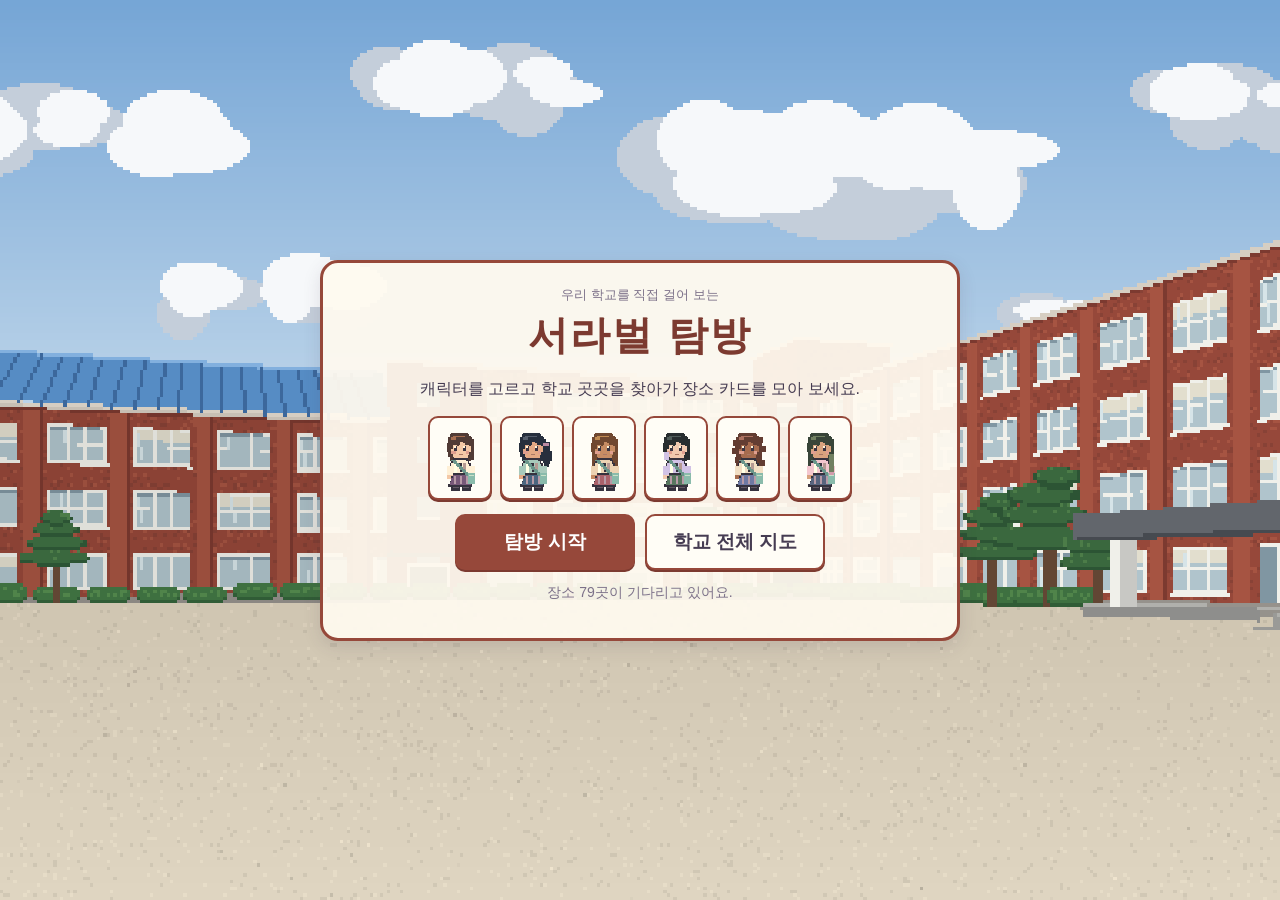
==== components/explore/index.html @ 2675b1c5 "서라벌 탐방: 새 학교 탐방 게임 + 학교 전체 지도 (03) - components/explore: 기존 학습 게임과 분리된 독립 웹앱 (장소 카드·도감, 찾아가기 미션, 안내 " ====
<!doctype html>
<html lang="ko">
<head>
<meta charset="utf-8">
<meta name="viewport" content="width=device-width,initial-scale=1,viewport-fit=cover,user-scalable=no">
<title>서라벌 탐방</title>
<link rel="icon" href="data:,">
<link rel="stylesheet" href="style.css">
</head>
<body>
<main id="app">
  <!-- 게임 화면 -->
  <section id="play" hidden>
    <canvas id="world" aria-label="학교를 걸어 다니는 게임 화면"></canvas>
    <header class="hud">
      <div class="where"><span class="seal">서</span><b id="where">서라벌여중 · 교정</b></div>
      <div id="missionBar" class="mission" hidden></div>
      <nav class="hud-buttons">
        <button id="btnMap" type="button">지도</button>
        <button id="btnBook" type="button">도감 <span id="bookCount">0</span></button>
        <button id="btnMission" type="button">찾아가기</button>
        <button id="btnMenu" type="button">메뉴</button>
      </nav>
    </header>
    <canvas id="mini" width="144" height="144" aria-label="미니맵"></canvas>
    <div class="pad" id="pad" aria-label="방향 패드">
      <button data-dir="up" type="button" aria-label="위">▲</button>
      <button data-dir="left" type="button" aria-label="왼쪽">◀</button>
      <button data-dir="right" type="button" aria-label="오른쪽">▶</button>
      <button data-dir="down" type="button" aria-label="아래">▼</button>
    </div>
    <button id="btnAct" class="act" type="button" hidden>말 걸기</button>
    <div id="toast" class="toast" role="status" aria-live="polite"></div>
  </section>

  <!-- 시작 화면 -->
  <section id="title" class="title-screen">
    <div class="title-card">
      <small>우리 학교를 직접 걸어 보는</small>
      <h1>서라벌 탐방</h1>
      <p>캐릭터를 고르고 학교 곳곳을 찾아가 장소 카드를 모아 보세요.</p>
      <div id="avatars" class="avatars" role="radiogroup" aria-label="캐릭터 고르기"></div>
      <div class="title-actions">
        <button id="btnStart" class="primary" type="button">탐방 시작</button>
        <button id="btnTitleMap" type="button">학교 전체 지도</button>
      </div>
      <p class="note" id="titleNote"></p>
    </div>
  </section>

  <!-- 학교 전체 지도 -->
  <section id="mapview" class="mapview" hidden>
    <header class="map-head">
      <h2>학교 전체 지도</h2>
      <div class="tabs" id="mapTabs" role="tablist"></div>
      <button id="mapClose" class="close" type="button">닫기</button>
    </header>
    <div class="map-body">
      <div class="map-stage" id="mapStage"><canvas id="mapCanvas"></canvas></div>
      <aside class="map-side">
        <input id="mapSearch" type="search" placeholder="장소 찾기 (예: 위클래스, 도서관)" autocomplete="off" aria-label="장소 검색">
        <div id="mapResults" class="results"></div>
        <div id="mapInfo" class="info"><p class="muted">지도에서 장소를 누르거나 검색해 보세요.</p></div>
        <label class="route-toggle"><input type="checkbox" id="routeToggle"> 현관에서 가는 길 보기</label>
        <label class="route-toggle"><input type="checkbox" id="evToggle"> 엘리베이터로 가기</label>
        <ol id="routeSteps" class="steps"></ol>
        <div id="mapLegend" class="legend"></div>
        <div id="mapNumbers" class="numbers"></div>
      </aside>
    </div>
  </section>

  <!-- 창 (카드, 대화, 층 선택, 도감, 결과, 메뉴) -->
  <div id="modal" class="modal" hidden>
    <div class="sheet" role="dialog" aria-modal="true" aria-labelledby="modalTitle">
      <h2 id="modalTitle"></h2>
      <div id="modalBody"></div>
      <div id="modalActions" class="actions"></div>
    </div>
  </div>
</main>
<script src="js/util.js"></script>
<script src="js/engine.js"></script>
<script src="js/mapview.js"></script>
<script src="js/game.js"></script>
<script src="js/main.js"></script>
</body>
</html>
---- components/explore/style.css ----
/* 서라벌 탐방 — cream UI with school_art.py palette accents (BRICK, CANOPY, VAULT_C, HEDGE) */
:root{
  --cream:#fff9ee; --paper:#fffdf6; --ink:#463c52; --muted:#7c7189;
  --brick:#96483a; --brick-l:#a65442; --brick-d:#7c3a30; --canopy:#464a50; --vault:#568cc4; --hedge:#3e7040;
  --line:#e3d7c5; --shadow:0 6px 18px #46344a22;
  font-family:'Malgun Gothic','Apple SD Gothic Neo','Noto Sans KR',sans-serif;
}
*{box-sizing:border-box}
html,body{margin:0;height:100%;background:var(--cream);color:var(--ink);overflow:hidden;
  -webkit-user-select:none;user-select:none;-webkit-touch-callout:none;touch-action:manipulation;overscroll-behavior:none}
button,input{font:inherit;color:inherit}
button{cursor:pointer;min-height:44px;padding:8px 14px;border:2px solid var(--brick);border-radius:10px;background:var(--paper);
  font-weight:700;box-shadow:0 2px 0 var(--brick-d)}
button:active{transform:translateY(1px);box-shadow:none}
button.primary{background:var(--brick);color:#fff}
button[aria-selected=true],button.on{background:var(--brick);color:#fff}
[hidden]{display:none!important}
#app{position:relative;width:100%;height:100%}
canvas{image-rendering:pixelated;image-rendering:crisp-edges}

/* play */
#play{position:absolute;top:0;right:0;bottom:0;left:0}
#world{position:absolute;top:0;right:0;bottom:0;left:0;width:100%;height:100%;background:#263b3c;touch-action:none}
.hud{position:absolute;left:10px;right:10px;top:10px;display:flex;gap:10px;align-items:flex-start;pointer-events:none}
.hud>*{pointer-events:auto}
.where{display:flex;align-items:center;gap:8px;background:var(--paper);border:2px solid var(--line);border-radius:12px;padding:6px 12px;box-shadow:var(--shadow)}
.where b{font-size:18px}
.seal{display:inline-grid;place-items:center;width:30px;height:30px;border-radius:8px;background:var(--hedge);color:#fff;font-weight:800}
.hud-buttons{margin-left:auto;display:flex;gap:6px;flex-wrap:wrap;justify-content:flex-end}
.mission{background:var(--paper);border:2px solid var(--brick);border-radius:12px;padding:6px 12px;box-shadow:var(--shadow);font-size:15px;max-width:440px}
.mission b{color:var(--brick)}
.mission .done{color:var(--hedge);text-decoration:line-through}
#mini{position:absolute;right:10px;top:70px;width:144px;height:144px;border:3px solid var(--paper);border-radius:12px;box-shadow:var(--shadow);background:#536254}
.pad{position:absolute;left:14px;bottom:14px;width:168px;height:168px;display:grid;grid-template:repeat(3,1fr)/repeat(3,1fr);gap:4px;touch-action:none}
.pad button{font-size:22px;opacity:.88;padding:0}
.pad [data-dir=up]{grid-area:1/2}.pad [data-dir=left]{grid-area:2/1}.pad [data-dir=right]{grid-area:2/3}.pad [data-dir=down]{grid-area:3/2}
.act{position:absolute;right:18px;bottom:24px;width:120px;height:120px;border-radius:60px;font-size:20px;background:var(--brick);color:#fff}
.toast{position:absolute;left:50%;bottom:28px;transform:translateX(-50%);background:#463c52e6;color:#fff;padding:8px 16px;border-radius:20px;opacity:0;transition:opacity .25s;pointer-events:none;max-width:80%;text-align:center}
.toast.show{opacity:1}

/* title */
.title-screen{position:absolute;top:0;right:0;bottom:0;left:0;display:grid;place-items:center;background:#7aa18b url(assets/school-hero.png) center/cover no-repeat;image-rendering:pixelated}
.title-card{background:#fffaf0f0;border:3px solid var(--brick);border-radius:18px;padding:22px 28px;max-width:640px;width:calc(100% - 32px);text-align:center;box-shadow:var(--shadow)}
.title-card h1{margin:4px 0 6px;font-size:40px;color:var(--brick-d);letter-spacing:2px}
.title-card small{color:var(--muted)}
.avatars{display:flex;gap:8px;justify-content:center;margin:14px 0}
.avatars button{width:64px;height:84px;padding:4px;display:grid;place-items:center;background:var(--paper)}
.avatars canvas{width:48px;height:72px}
.title-actions{display:flex;gap:10px;justify-content:center;flex-wrap:wrap}
.title-actions button{min-width:180px;min-height:56px;font-size:19px}
.note{color:var(--muted);font-size:14px;min-height:1em}

/* map view */
.mapview{position:absolute;top:0;right:0;bottom:0;left:0;background:var(--cream);display:flex;flex-direction:column;z-index:20}
.map-head{display:flex;align-items:center;gap:12px;padding:10px 14px;border-bottom:2px solid var(--line);flex-wrap:wrap}
.map-head h2{margin:0;font-size:20px;color:var(--brick-d)}
.tabs{display:flex;gap:6px;flex-wrap:wrap}
.tabs button{min-width:64px}
.close{margin-left:auto}
.map-body{flex:1;display:flex;min-height:0}
.map-stage{flex:1;position:relative;overflow:hidden;display:grid;place-items:center;background:#f4ecdc}
#mapCanvas{display:block;touch-action:none}
.map-side{width:330px;max-width:42%;border-left:2px solid var(--line);padding:12px;overflow:auto;background:var(--paper);display:flex;flex-direction:column;gap:10px}
#mapSearch{width:100%;min-height:46px;border:2px solid var(--brick);border-radius:10px;padding:8px 12px;-webkit-user-select:text;user-select:text}
.results{display:flex;flex-direction:column;gap:4px}
.results button{text-align:left;font-weight:600;box-shadow:none;border-width:1px}
.info h3{margin:0 0 4px;font-size:22px}
.chip{display:inline-block;padding:2px 8px;border-radius:8px;font-size:13px;border:1px solid #0002;margin-right:4px}
.muted{color:var(--muted)}
.route-toggle{display:flex;gap:8px;align-items:center;font-weight:600}
.route-toggle input{width:22px;height:22px}
.steps{margin:0;padding-left:22px;line-height:1.5}
.legend{display:flex;flex-wrap:wrap;gap:4px;font-size:13px}
.numbers{font-size:13px;line-height:1.5;columns:2}
@media (max-width:820px){.map-body{flex-direction:column}.map-side{width:auto;max-width:none;border-left:0;border-top:2px solid var(--line);max-height:42%}}

/* modal */
.modal{position:absolute;top:0;right:0;bottom:0;left:0;background:#2a223088;display:grid;place-items:center;z-index:40}
.sheet{background:var(--paper);border:3px solid var(--brick);border-radius:16px;padding:18px 22px;width:560px;max-width:calc(100% - 28px);max-height:calc(100% - 28px);overflow:auto;box-shadow:var(--shadow)}
.sheet h2{margin:0 0 10px;color:var(--brick-d)}
.actions{display:flex;gap:8px;justify-content:flex-end;flex-wrap:wrap;margin-top:14px}
.card{display:flex;gap:14px;align-items:flex-start}
.card .stamp{width:72px;height:72px;flex:none}
.card p{margin:6px 0;line-height:1.55}
.floors{display:grid;grid-template-columns:repeat(2,1fr);gap:8px}
.floors button{min-height:64px;font-size:20px}
.book-floor{margin:10px 0}
.book-floor h3{margin:4px 0;font-size:16px}
.book-grid{display:flex;flex-wrap:wrap;gap:6px}
.book-grid span{padding:4px 8px;border-radius:8px;border:1px solid #0002;font-size:14px}
.book-grid span.locked{background:#eee8de;color:#9c94a6}
.result-title{font-size:26px;color:var(--brick);font-weight:800}
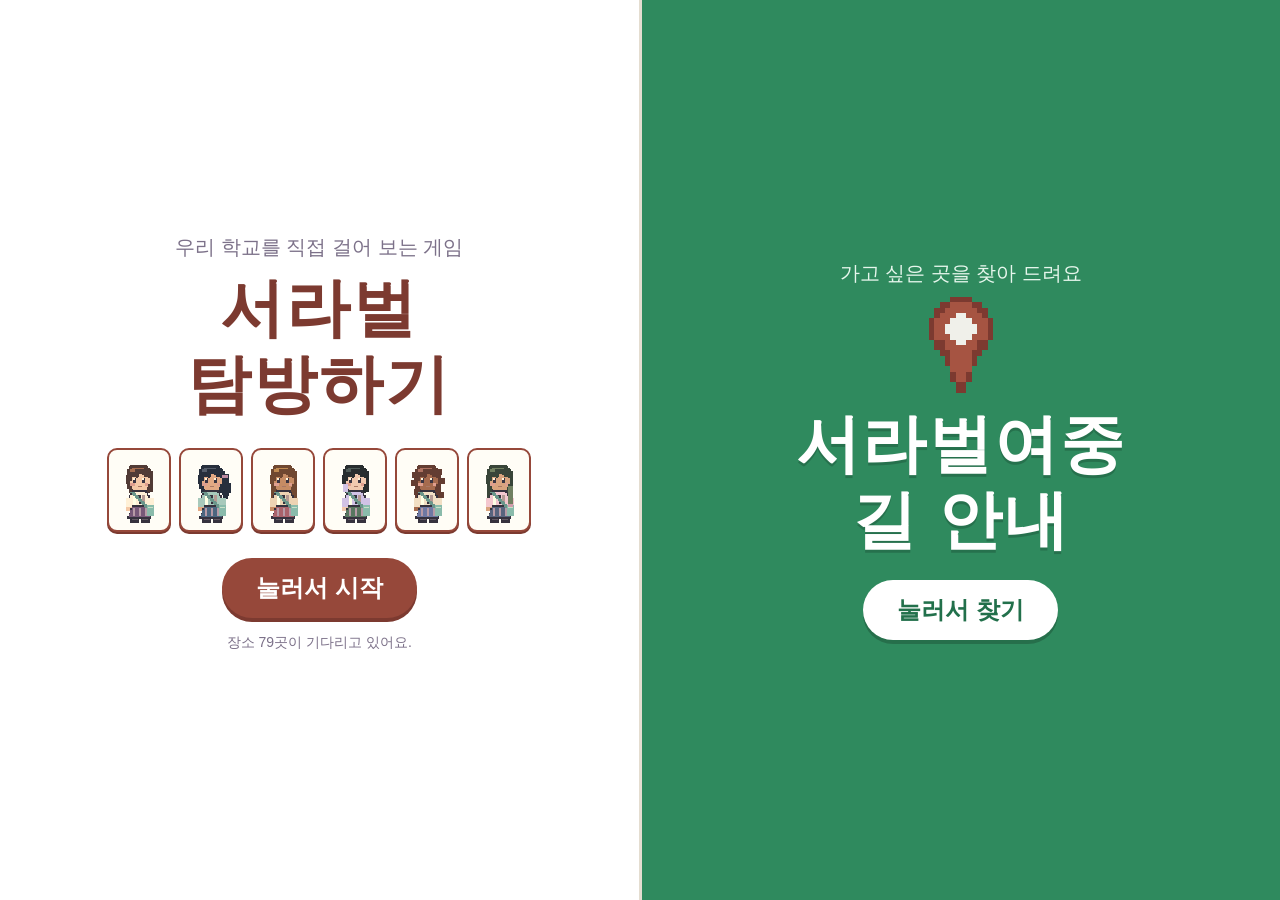
==== commit c33e2e7a: "서라벌 탐방: 시작 화면을 좌우 반반으로 — 왼쪽 서라벌 탐방하기, 오른쪽 서라벌여중 길 안내(경로 켠 지도) Co-Authored-By: Claude Opus 5.5 <norep" ====
--- a/components/explore/index.html
+++ b/components/explore/index.html
@@ -35,23 +35,31 @@
 
   <!-- 시작 화면 -->
   <section id="title" class="title-screen">
-    <div class="title-card">
-      <small>우리 학교를 직접 걸어 보는</small>
-      <h1>서라벌 탐방</h1>
-      <p>캐릭터를 고르고 학교 곳곳을 찾아가 장소 카드를 모아 보세요.</p>
-      <div id="avatars" class="avatars" role="radiogroup" aria-label="캐릭터 고르기"></div>
-      <div class="title-actions">
-        <button id="btnStart" class="primary" type="button">탐방 시작</button>
-        <button id="btnTitleMap" type="button">학교 전체 지도</button>
+    <!-- 왼쪽 절반: 게임 -->
+    <div id="btnStart" class="half half-play" role="button" tabindex="0" aria-label="서라벌 탐방하기">
+      <div class="half-in">
+        <small>우리 학교를 직접 걸어 보는 게임</small>
+        <h1>서라벌<br>탐방하기</h1>
+        <div id="avatars" class="avatars" role="radiogroup" aria-label="캐릭터 고르기"></div>
+        <span class="go go-play">눌러서 시작</span>
+        <p class="note" id="titleNote"></p>
       </div>
-      <p class="note" id="titleNote"></p>
+    </div>
+    <!-- 오른쪽 절반: 길 안내 -->
+    <div id="btnTitleMap" class="half half-guide" role="button" tabindex="0" aria-label="서라벌여중 길 안내">
+      <div class="half-in">
+        <small>가고 싶은 곳을 찾아 드려요</small>
+        <img class="guide-pin" src="assets/map-pin.png" alt="">
+        <h1>서라벌여중<br>길 안내</h1>
+        <span class="go go-guide">눌러서 찾기</span>
+      </div>
     </div>
   </section>
 
   <!-- 학교 전체 지도 -->
   <section id="mapview" class="mapview" hidden>
     <header class="map-head">
-      <h2>학교 전체 지도</h2>
+      <h2 id="mapTitle">학교 전체 지도</h2>
       <div class="tabs" id="mapTabs" role="tablist"></div>
       <button id="mapClose" class="close" type="button">닫기</button>
     </header>
--- a/components/explore/style.css
+++ b/components/explore/style.css
@@ -39,15 +39,30 @@
 .toast.show{opacity:1}
 
 /* title */
-.title-screen{position:absolute;top:0;right:0;bottom:0;left:0;display:grid;place-items:center;background:#7aa18b url(assets/school-hero.png) center/cover no-repeat;image-rendering:pixelated}
-.title-card{background:#fffaf0f0;border:3px solid var(--brick);border-radius:18px;padding:22px 28px;max-width:640px;width:calc(100% - 32px);text-align:center;box-shadow:var(--shadow)}
-.title-card h1{margin:4px 0 6px;font-size:40px;color:var(--brick-d);letter-spacing:2px}
-.title-card small{color:var(--muted)}
-.avatars{display:flex;gap:8px;justify-content:center;margin:14px 0}
-.avatars button{width:64px;height:84px;padding:4px;display:grid;place-items:center;background:var(--paper)}
-.avatars canvas{width:48px;height:72px}
-.title-actions{display:flex;gap:10px;justify-content:center;flex-wrap:wrap}
-.title-actions button{min-width:180px;min-height:56px;font-size:19px}
+/* 화면을 반으로: 왼쪽(흰색) 서라벌 탐방하기 / 오른쪽(색이 바뀌는 초록) 서라벌여중 길 안내.
+   오래된 내장 브라우저를 위해 grid·gap 없이 flex와 margin만 씁니다. */
+.title-screen{position:absolute;top:0;right:0;bottom:0;left:0;display:-webkit-box;display:-webkit-flex;display:flex;background:#fff}
+.half{position:relative;-webkit-box-flex:1;-webkit-flex:1 1 0;flex:1 1 0;width:50%;display:-webkit-box;display:-webkit-flex;display:flex;-webkit-box-align:center;-webkit-align-items:center;align-items:center;-webkit-box-pack:center;-webkit-justify-content:center;justify-content:center;text-align:center;cursor:pointer;-webkit-tap-highlight-color:transparent;-webkit-user-select:none;user-select:none;overflow:hidden}
+.half-in{padding:24px;max-width:520px}
+.half small{display:block;font-size:20px;margin-bottom:10px}
+.half h1{margin:0 0 22px;font-size:64px;line-height:1.18;letter-spacing:2px}
+.half-play{background:#fff;color:var(--brick-d);border-right:3px solid #e4ddd0}
+.half-play small{color:var(--muted)}
+.half-guide{color:#fff;background:#2f8a5e;-webkit-animation:guideHue 9s ease-in-out infinite;animation:guideHue 9s ease-in-out infinite}
+.half-guide small{color:#e6f6ec}
+.half-guide h1{text-shadow:0 3px 0 rgba(0,0,0,.18)}
+@-webkit-keyframes guideHue{0%{background-color:#2f8a5e}33%{background-color:#1f8f8a}66%{background-color:#5f9e3a}100%{background-color:#2f8a5e}}
+@keyframes guideHue{0%{background-color:#2f8a5e}33%{background-color:#1f8f8a}66%{background-color:#5f9e3a}100%{background-color:#2f8a5e}}
+.guide-pin{display:block;width:64px;height:auto;margin:0 auto 14px;image-rendering:pixelated}
+.go{display:inline-block;padding:14px 34px;border-radius:40px;font-size:24px;font-weight:800}
+.go-play{background:var(--brick);color:#fff;box-shadow:0 4px 0 var(--brick-d)}
+.go-guide{background:#fff;color:#22704b;box-shadow:0 4px 0 rgba(0,0,0,.2)}
+.half:active .go{-webkit-transform:translateY(3px);transform:translateY(3px);box-shadow:none}
+.half-play .note{margin-top:16px}
+.avatars{display:-webkit-box;display:-webkit-flex;display:flex;-webkit-justify-content:center;justify-content:center;-webkit-flex-wrap:wrap;flex-wrap:wrap;margin:0 0 22px}
+.avatars button{width:64px;height:84px;padding:4px;margin:4px;background:var(--paper);text-align:center}
+.avatars canvas{width:48px;height:72px;display:block;margin:0 auto}
+@media (max-width:760px){.half h1{font-size:40px}.half small{font-size:16px}.go{font-size:19px;padding:12px 24px}.avatars button{width:48px;height:64px}.avatars canvas{width:36px;height:54px}}
 .note{color:var(--muted);font-size:14px;min-height:1em}
 
 /* map view */
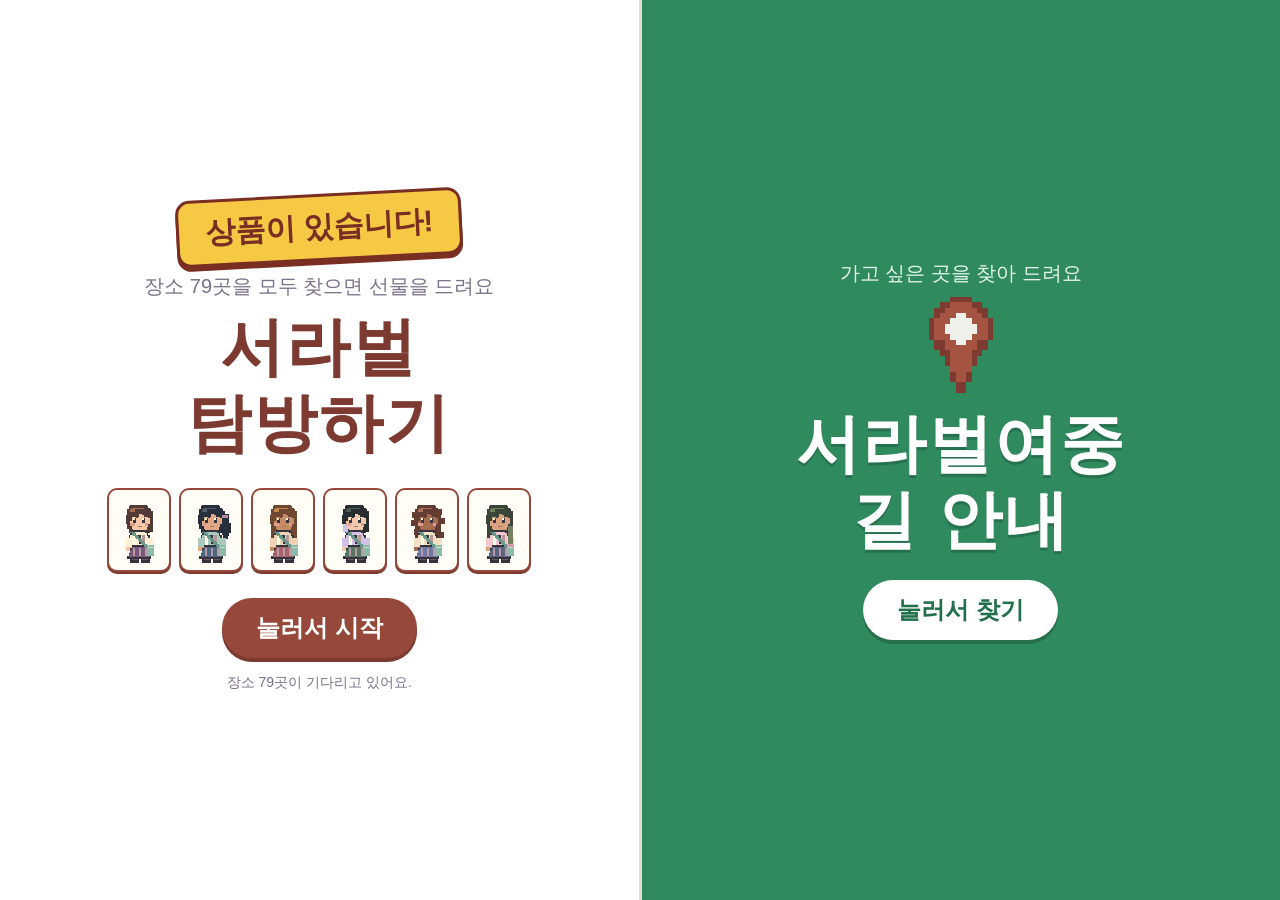
==== commit a48ab7af: "서라벌 탐방: 79곳 완료 시 학번·이름을 GitHub 비공개 저장소에 기록하고 2층 교무실 안내, 처음 화면에 상품 안내, 선생님 설정(?setup) Co-Authored-By:" ====
--- a/components/explore/index.html
+++ b/components/explore/index.html
@@ -23,7 +23,7 @@
       </nav>
     </header>
     <canvas id="mini" width="144" height="144" aria-label="미니맵"></canvas>
-    <div class="pad" id="pad" aria-label="방향 패드">
+    <div class="pad" id="pad" aria-label="방향 패드" data-notap>
       <button data-dir="up" type="button" aria-label="위">▲</button>
       <button data-dir="left" type="button" aria-label="왼쪽">◀</button>
       <button data-dir="right" type="button" aria-label="오른쪽">▶</button>
@@ -38,7 +38,8 @@
     <!-- 왼쪽 절반: 게임 -->
     <div id="btnStart" class="half half-play" role="button" tabindex="0" aria-label="서라벌 탐방하기">
       <div class="half-in">
-        <small>우리 학교를 직접 걸어 보는 게임</small>
+        <div class="prize-badge">상품이 있습니다!</div>
+        <small>장소 79곳을 모두 찾으면 선물을 드려요</small>
         <h1>서라벌<br>탐방하기</h1>
         <div id="avatars" class="avatars" role="radiogroup" aria-label="캐릭터 고르기"></div>
         <span class="go go-play">눌러서 시작</span>
@@ -88,6 +89,7 @@
   </div>
 </main>
 <script src="js/util.js"></script>
+<script src="js/prize.js"></script>
 <script src="js/engine.js"></script>
 <script src="js/mapview.js"></script>
 <script src="js/game.js"></script>
--- a/components/explore/style.css
+++ b/components/explore/style.css
@@ -2,7 +2,7 @@
 :root{
   --cream:#fff9ee; --paper:#fffdf6; --ink:#463c52; --muted:#7c7189;
   --brick:#96483a; --brick-l:#a65442; --brick-d:#7c3a30; --canopy:#464a50; --vault:#568cc4; --hedge:#3e7040;
-  --line:#e3d7c5; --shadow:0 6px 18px #46344a22;
+  --line:#e3d7c5; --shadow:0 6px 18px rgba(70,52,74,0.13);
   font-family:'Malgun Gothic','Apple SD Gothic Neo','Noto Sans KR',sans-serif;
 }
 *{box-sizing:border-box}
@@ -21,25 +21,28 @@
 /* play */
 #play{position:absolute;top:0;right:0;bottom:0;left:0}
 #world{position:absolute;top:0;right:0;bottom:0;left:0;width:100%;height:100%;background:#263b3c;touch-action:none}
-.hud{position:absolute;left:10px;right:10px;top:10px;display:flex;gap:10px;align-items:flex-start;pointer-events:none}
+.hud{position:absolute;left:10px;right:10px;top:10px;display:flex;align-items:flex-start;pointer-events:none}
+.hud>*+*{margin-left:10px}
 .hud>*{pointer-events:auto}
-.where{display:flex;align-items:center;gap:8px;background:var(--paper);border:2px solid var(--line);border-radius:12px;padding:6px 12px;box-shadow:var(--shadow)}
+.where{display:flex;align-items:center;background:var(--paper);border:2px solid var(--line);border-radius:12px;padding:6px 12px;box-shadow:var(--shadow)}
+.where>*+*{margin-left:8px}
 .where b{font-size:18px}
-.seal{display:inline-grid;place-items:center;width:30px;height:30px;border-radius:8px;background:var(--hedge);color:#fff;font-weight:800}
-.hud-buttons{margin-left:auto;display:flex;gap:6px;flex-wrap:wrap;justify-content:flex-end}
+.seal{display:inline-block;text-align:center;line-height:30px;width:30px;height:30px;border-radius:8px;background:var(--hedge);color:#fff;font-weight:800}
+.hud-buttons{margin-left:auto;display:flex;flex-wrap:wrap;justify-content:flex-end}
+.hud-buttons>*{margin:0 0 6px 6px}
 .mission{background:var(--paper);border:2px solid var(--brick);border-radius:12px;padding:6px 12px;box-shadow:var(--shadow);font-size:15px;max-width:440px}
 .mission b{color:var(--brick)}
 .mission .done{color:var(--hedge);text-decoration:line-through}
 #mini{position:absolute;right:10px;top:70px;width:144px;height:144px;border:3px solid var(--paper);border-radius:12px;box-shadow:var(--shadow);background:#536254}
-.pad{position:absolute;left:14px;bottom:14px;width:168px;height:168px;display:grid;grid-template:repeat(3,1fr)/repeat(3,1fr);gap:4px;touch-action:none}
-.pad button{font-size:22px;opacity:.88;padding:0}
-.pad [data-dir=up]{grid-area:1/2}.pad [data-dir=left]{grid-area:2/1}.pad [data-dir=right]{grid-area:2/3}.pad [data-dir=down]{grid-area:3/2}
+.pad{position:absolute;left:14px;bottom:14px;width:168px;height:168px;touch-action:none;-ms-touch-action:none}
+.pad button{position:absolute;width:54px;height:54px;font-size:22px;opacity:.88;padding:0}
+.pad [data-dir=up]{left:57px;top:0}.pad [data-dir=left]{left:0;top:57px}.pad [data-dir=right]{left:114px;top:57px}.pad [data-dir=down]{left:57px;top:114px}
 .act{position:absolute;right:18px;bottom:24px;width:120px;height:120px;border-radius:60px;font-size:20px;background:var(--brick);color:#fff}
-.toast{position:absolute;left:50%;bottom:28px;transform:translateX(-50%);background:#463c52e6;color:#fff;padding:8px 16px;border-radius:20px;opacity:0;transition:opacity .25s;pointer-events:none;max-width:80%;text-align:center}
+.toast{position:absolute;left:50%;bottom:28px;transform:translateX(-50%);background:rgba(70,60,82,0.9);color:#fff;padding:8px 16px;border-radius:20px;opacity:0;transition:opacity .25s;pointer-events:none;max-width:80%;text-align:center}
 .toast.show{opacity:1}
 
 /* title */
-/* 화면을 반으로: 왼쪽(흰색) 서라벌 탐방하기 / 오른쪽(색이 바뀌는 초록) 서라벌여중 길 안내.
+/* 화면을 반으로: 왼쪽(흰색) 서라벌 탐방하기 / 오른쪽(초록) 서라벌여중 길 안내.
    오래된 내장 브라우저를 위해 grid·gap 없이 flex와 margin만 씁니다. */
 .title-screen{position:absolute;top:0;right:0;bottom:0;left:0;display:-webkit-box;display:-webkit-flex;display:flex;background:#fff}
 .half{position:relative;-webkit-box-flex:1;-webkit-flex:1 1 0;flex:1 1 0;width:50%;display:-webkit-box;display:-webkit-flex;display:flex;-webkit-box-align:center;-webkit-align-items:center;align-items:center;-webkit-box-pack:center;-webkit-justify-content:center;justify-content:center;text-align:center;cursor:pointer;-webkit-tap-highlight-color:transparent;-webkit-user-select:none;user-select:none;overflow:hidden}
@@ -48,17 +51,24 @@
 .half h1{margin:0 0 22px;font-size:64px;line-height:1.18;letter-spacing:2px}
 .half-play{background:#fff;color:var(--brick-d);border-right:3px solid #e4ddd0}
 .half-play small{color:var(--muted)}
-.half-guide{color:#fff;background:#2f8a5e;-webkit-animation:guideHue 9s ease-in-out infinite;animation:guideHue 9s ease-in-out infinite}
+.half-guide{color:#fff;background:#2f8a5e}
 .half-guide small{color:#e6f6ec}
 .half-guide h1{text-shadow:0 3px 0 rgba(0,0,0,.18)}
-@-webkit-keyframes guideHue{0%{background-color:#2f8a5e}33%{background-color:#1f8f8a}66%{background-color:#5f9e3a}100%{background-color:#2f8a5e}}
-@keyframes guideHue{0%{background-color:#2f8a5e}33%{background-color:#1f8f8a}66%{background-color:#5f9e3a}100%{background-color:#2f8a5e}}
 .guide-pin{display:block;width:64px;height:auto;margin:0 auto 14px;image-rendering:pixelated}
 .go{display:inline-block;padding:14px 34px;border-radius:40px;font-size:24px;font-weight:800}
 .go-play{background:var(--brick);color:#fff;box-shadow:0 4px 0 var(--brick-d)}
 .go-guide{background:#fff;color:#22704b;box-shadow:0 4px 0 rgba(0,0,0,.2)}
 .half:active .go{-webkit-transform:translateY(3px);transform:translateY(3px);box-shadow:none}
 .half-play .note{margin-top:16px}
+.prize-badge{display:inline-block;margin:0 0 12px;padding:10px 26px;background:#f6c945;color:#7a2e22;font-size:30px;font-weight:900;border-radius:14px;border:3px solid #7a2e22;box-shadow:0 4px 0 #7a2e22;-webkit-transform:rotate(-3deg);transform:rotate(-3deg);-webkit-animation:prizePulse 1.6s ease-in-out infinite;animation:prizePulse 1.6s ease-in-out infinite}
+@-webkit-keyframes prizePulse{0%,100%{-webkit-transform:rotate(-3deg) scale(1)}50%{-webkit-transform:rotate(-3deg) scale(1.06)}}
+@keyframes prizePulse{0%,100%{transform:rotate(-3deg) scale(1)}50%{transform:rotate(-3deg) scale(1.06)}}
+.prize-form label{display:block;font-weight:700;margin:10px 0 4px}
+.prize-form input{display:block;width:100%;box-sizing:border-box;font-size:22px;padding:10px 12px;border:2px solid var(--line);border-radius:10px;background:#fff}
+.prize-big{font-size:22px;font-weight:800;color:var(--brick-d);margin:0 0 6px}
+.prize-go{font-size:30px;font-weight:900;color:#1f7a50;margin:14px 0;line-height:1.3}
+.prize-msg{color:#b03a2e;font-weight:700;min-height:1.2em}
+.prize-list{max-height:180px;overflow:auto;font-size:14px;padding-left:22px}
 .avatars{display:-webkit-box;display:-webkit-flex;display:flex;-webkit-justify-content:center;justify-content:center;-webkit-flex-wrap:wrap;flex-wrap:wrap;margin:0 0 22px}
 .avatars button{width:64px;height:84px;padding:4px;margin:4px;background:var(--paper);text-align:center}
 .avatars canvas{width:48px;height:72px;display:block;margin:0 auto}
@@ -67,41 +77,53 @@
 
 /* map view */
 .mapview{position:absolute;top:0;right:0;bottom:0;left:0;background:var(--cream);display:flex;flex-direction:column;z-index:20}
-.map-head{display:flex;align-items:center;gap:12px;padding:10px 14px;border-bottom:2px solid var(--line);flex-wrap:wrap}
+.map-head{display:flex;align-items:center;padding:10px 14px;border-bottom:2px solid var(--line);flex-wrap:wrap}
+.map-head>*{margin:3px 12px 3px 0}
 .map-head h2{margin:0;font-size:20px;color:var(--brick-d)}
-.tabs{display:flex;gap:6px;flex-wrap:wrap}
+.tabs{display:flex;flex-wrap:wrap}
+.tabs>*{margin:0 6px 4px 0}
 .tabs button{min-width:64px}
 .close{margin-left:auto}
 .map-body{flex:1;display:flex;min-height:0}
-.map-stage{flex:1;position:relative;overflow:hidden;display:grid;place-items:center;background:#f4ecdc}
+.map-stage{-webkit-box-flex:1;-webkit-flex:1;flex:1;position:relative;overflow:hidden;display:-webkit-box;display:-webkit-flex;display:flex;-webkit-box-align:center;-webkit-align-items:center;align-items:center;-webkit-box-pack:center;-webkit-justify-content:center;justify-content:center;background:#f4ecdc}
 #mapCanvas{display:block;touch-action:none}
-.map-side{width:330px;max-width:42%;border-left:2px solid var(--line);padding:12px;overflow:auto;background:var(--paper);display:flex;flex-direction:column;gap:10px}
+.map-side{width:330px;max-width:42%;border-left:2px solid var(--line);padding:12px;overflow:auto;background:var(--paper);display:flex;flex-direction:column}
+.map-side>*+*{margin-top:10px}
+.map-side>*+*{margin-top:10px}
 #mapSearch{width:100%;min-height:46px;border:2px solid var(--brick);border-radius:10px;padding:8px 12px;-webkit-user-select:text;user-select:text}
-.results{display:flex;flex-direction:column;gap:4px}
+.results{display:flex;flex-direction:column}
+.results>*+*{margin-top:4px}
+.results>*+*{margin-top:4px}
 .results button{text-align:left;font-weight:600;box-shadow:none;border-width:1px}
 .info h3{margin:0 0 4px;font-size:22px}
-.chip{display:inline-block;padding:2px 8px;border-radius:8px;font-size:13px;border:1px solid #0002;margin-right:4px}
+.chip{display:inline-block;padding:2px 8px;border-radius:8px;font-size:13px;border:1px solid rgba(0,0,0,0.13);margin-right:4px}
 .muted{color:var(--muted)}
-.route-toggle{display:flex;gap:8px;align-items:center;font-weight:600}
+.route-toggle{display:flex;align-items:center;font-weight:600}
+.route-toggle input{margin:0 8px 0 0}
 .route-toggle input{width:22px;height:22px}
 .steps{margin:0;padding-left:22px;line-height:1.5}
-.legend{display:flex;flex-wrap:wrap;gap:4px;font-size:13px}
+.legend{display:flex;flex-wrap:wrap;font-size:13px}
+.legend>*{margin:0 4px 4px 0}
 .numbers{font-size:13px;line-height:1.5;columns:2}
 @media (max-width:820px){.map-body{flex-direction:column}.map-side{width:auto;max-width:none;border-left:0;border-top:2px solid var(--line);max-height:42%}}
 
 /* modal */
-.modal{position:absolute;top:0;right:0;bottom:0;left:0;background:#2a223088;display:grid;place-items:center;z-index:40}
+.modal{position:absolute;top:0;right:0;bottom:0;left:0;background:rgba(42,34,48,.53);display:-webkit-box;display:-webkit-flex;display:flex;-webkit-box-align:center;-webkit-align-items:center;align-items:center;-webkit-box-pack:center;-webkit-justify-content:center;justify-content:center;z-index:40}
 .sheet{background:var(--paper);border:3px solid var(--brick);border-radius:16px;padding:18px 22px;width:560px;max-width:calc(100% - 28px);max-height:calc(100% - 28px);overflow:auto;box-shadow:var(--shadow)}
 .sheet h2{margin:0 0 10px;color:var(--brick-d)}
-.actions{display:flex;gap:8px;justify-content:flex-end;flex-wrap:wrap;margin-top:14px}
-.card{display:flex;gap:14px;align-items:flex-start}
+.actions{display:flex;justify-content:flex-end;flex-wrap:wrap;margin-top:14px}
+.actions>*{margin:0 0 6px 8px}
+.card{display:flex;align-items:flex-start}
+.card>*+*{margin-left:14px}
 .card .stamp{width:72px;height:72px;flex:none}
 .card p{margin:6px 0;line-height:1.55}
-.floors{display:grid;grid-template-columns:repeat(2,1fr);gap:8px}
+.floors{display:-webkit-box;display:-webkit-flex;display:flex;-webkit-flex-wrap:wrap;flex-wrap:wrap;margin:-4px}
+.floors>*{width:calc(50% - 8px);margin:4px}
 .floors button{min-height:64px;font-size:20px}
 .book-floor{margin:10px 0}
 .book-floor h3{margin:4px 0;font-size:16px}
-.book-grid{display:flex;flex-wrap:wrap;gap:6px}
-.book-grid span{padding:4px 8px;border-radius:8px;border:1px solid #0002;font-size:14px}
+.book-grid{display:-webkit-flex;display:flex;-webkit-flex-wrap:wrap;flex-wrap:wrap;margin:-3px}
+.book-grid span{margin:3px}
+.book-grid span{padding:4px 8px;border-radius:8px;border:1px solid rgba(0,0,0,0.13);font-size:14px}
 .book-grid span.locked{background:#eee8de;color:#9c94a6}
 .result-title{font-size:26px;color:var(--brick);font-weight:800}
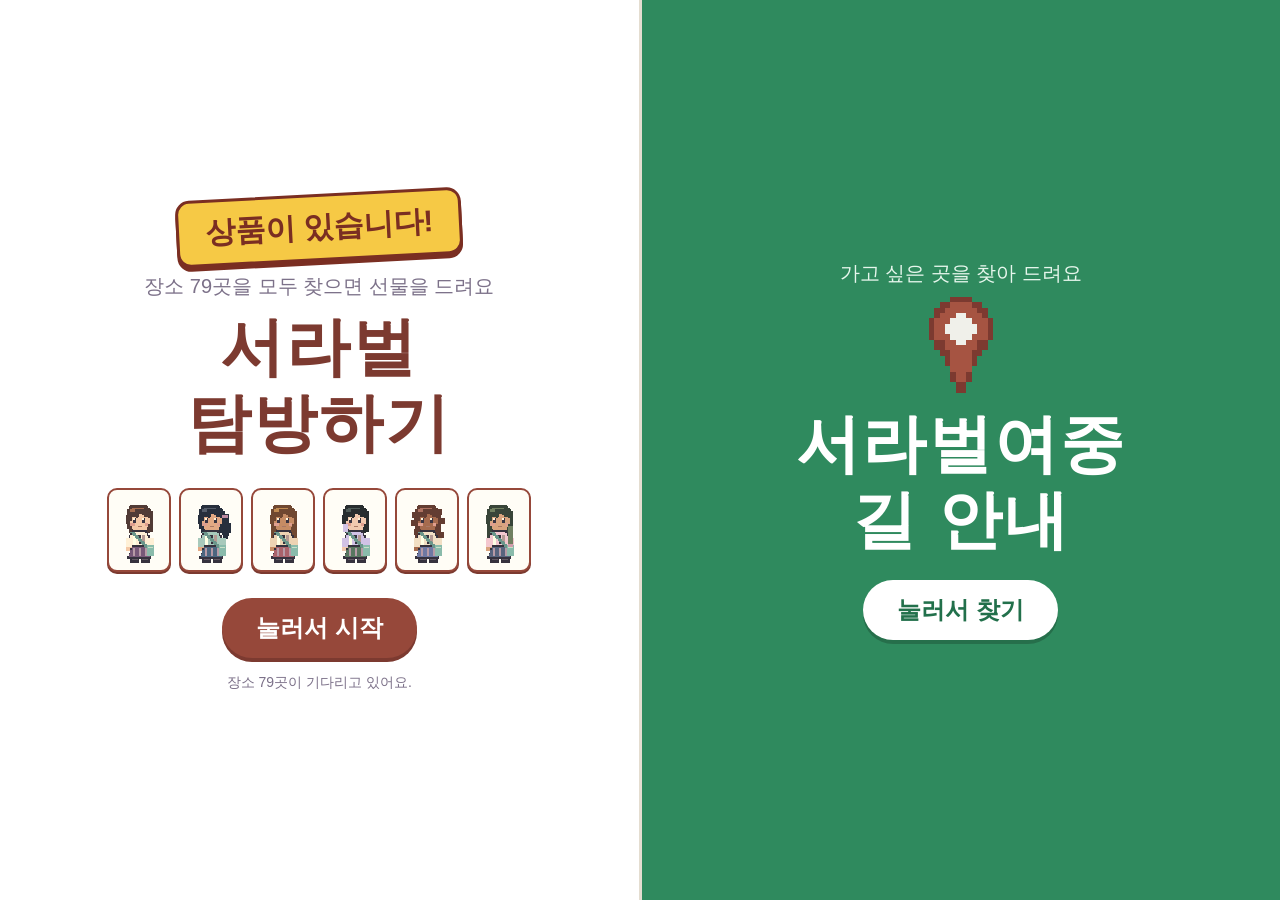
==== commit 120e7658: "서라벌 탐방: 터치 처리를 9d9b456 방식(포인터 이벤트 + 기본 클릭)으로 되돌림, 시작 화면은 진짜 버튼 Co-Authored-By: Claude Opus 5.5 <nore" ====
--- a/components/explore/index.html
+++ b/components/explore/index.html
@@ -23,7 +23,7 @@
       </nav>
     </header>
     <canvas id="mini" width="144" height="144" aria-label="미니맵"></canvas>
-    <div class="pad" id="pad" aria-label="방향 패드" data-notap>
+    <div class="pad" id="pad" aria-label="방향 패드">
       <button data-dir="up" type="button" aria-label="위">▲</button>
       <button data-dir="left" type="button" aria-label="왼쪽">◀</button>
       <button data-dir="right" type="button" aria-label="오른쪽">▶</button>
@@ -36,25 +36,25 @@
   <!-- 시작 화면 -->
   <section id="title" class="title-screen">
     <!-- 왼쪽 절반: 게임 -->
-    <div id="btnStart" class="half half-play" role="button" tabindex="0" aria-label="서라벌 탐방하기">
+    <div id="titlePlay" class="half half-play">
       <div class="half-in">
         <div class="prize-badge">상품이 있습니다!</div>
         <small>장소 79곳을 모두 찾으면 선물을 드려요</small>
         <h1>서라벌<br>탐방하기</h1>
         <div id="avatars" class="avatars" role="radiogroup" aria-label="캐릭터 고르기"></div>
-        <span class="go go-play">눌러서 시작</span>
+        <button id="btnStart" class="go go-play" type="button">눌러서 시작</button>
         <p class="note" id="titleNote"></p>
       </div>
     </div>
     <!-- 오른쪽 절반: 길 안내 -->
-    <div id="btnTitleMap" class="half half-guide" role="button" tabindex="0" aria-label="서라벌여중 길 안내">
-      <div class="half-in">
+    <button id="btnTitleMap" class="half half-guide" type="button" aria-label="서라벌여중 길 안내">
+      <span class="half-in">
         <small>가고 싶은 곳을 찾아 드려요</small>
         <img class="guide-pin" src="assets/map-pin.png" alt="">
-        <h1>서라벌여중<br>길 안내</h1>
+        <span class="h1">서라벌여중<br>길 안내</span>
         <span class="go go-guide">눌러서 찾기</span>
-      </div>
-    </div>
+      </span>
+    </button>
   </section>
 
   <!-- 학교 전체 지도 -->
--- a/components/explore/style.css
+++ b/components/explore/style.css
@@ -48,7 +48,10 @@
 .half{position:relative;-webkit-box-flex:1;-webkit-flex:1 1 0;flex:1 1 0;width:50%;display:-webkit-box;display:-webkit-flex;display:flex;-webkit-box-align:center;-webkit-align-items:center;align-items:center;-webkit-box-pack:center;-webkit-justify-content:center;justify-content:center;text-align:center;cursor:pointer;-webkit-tap-highlight-color:transparent;-webkit-user-select:none;user-select:none;overflow:hidden}
 .half-in{padding:24px;max-width:520px}
 .half small{display:block;font-size:20px;margin-bottom:10px}
-.half h1{margin:0 0 22px;font-size:64px;line-height:1.18;letter-spacing:2px}
+.half h1,.half .h1{display:block;margin:0 0 22px;font-size:64px;line-height:1.18;letter-spacing:2px;font-weight:800}
+button.half{border:0;border-radius:0;padding:0;margin:0;min-height:0;box-shadow:none;font:inherit;height:100%}
+.half .half-in{display:block}
+button.go{border:0;min-height:0;cursor:pointer}
 .half-play{background:#fff;color:var(--brick-d);border-right:3px solid #e4ddd0}
 .half-play small{color:var(--muted)}
 .half-guide{color:#fff;background:#2f8a5e}
@@ -72,7 +75,7 @@
 .avatars{display:-webkit-box;display:-webkit-flex;display:flex;-webkit-justify-content:center;justify-content:center;-webkit-flex-wrap:wrap;flex-wrap:wrap;margin:0 0 22px}
 .avatars button{width:64px;height:84px;padding:4px;margin:4px;background:var(--paper);text-align:center}
 .avatars canvas{width:48px;height:72px;display:block;margin:0 auto}
-@media (max-width:760px){.half h1{font-size:40px}.half small{font-size:16px}.go{font-size:19px;padding:12px 24px}.avatars button{width:48px;height:64px}.avatars canvas{width:36px;height:54px}}
+@media (max-width:760px){.half h1,.half .h1{font-size:40px}.half small{font-size:16px}.go{font-size:19px;padding:12px 24px}.avatars button{width:48px;height:64px}.avatars canvas{width:36px;height:54px}}
 .note{color:var(--muted);font-size:14px;min-height:1em}
 
 /* map view */
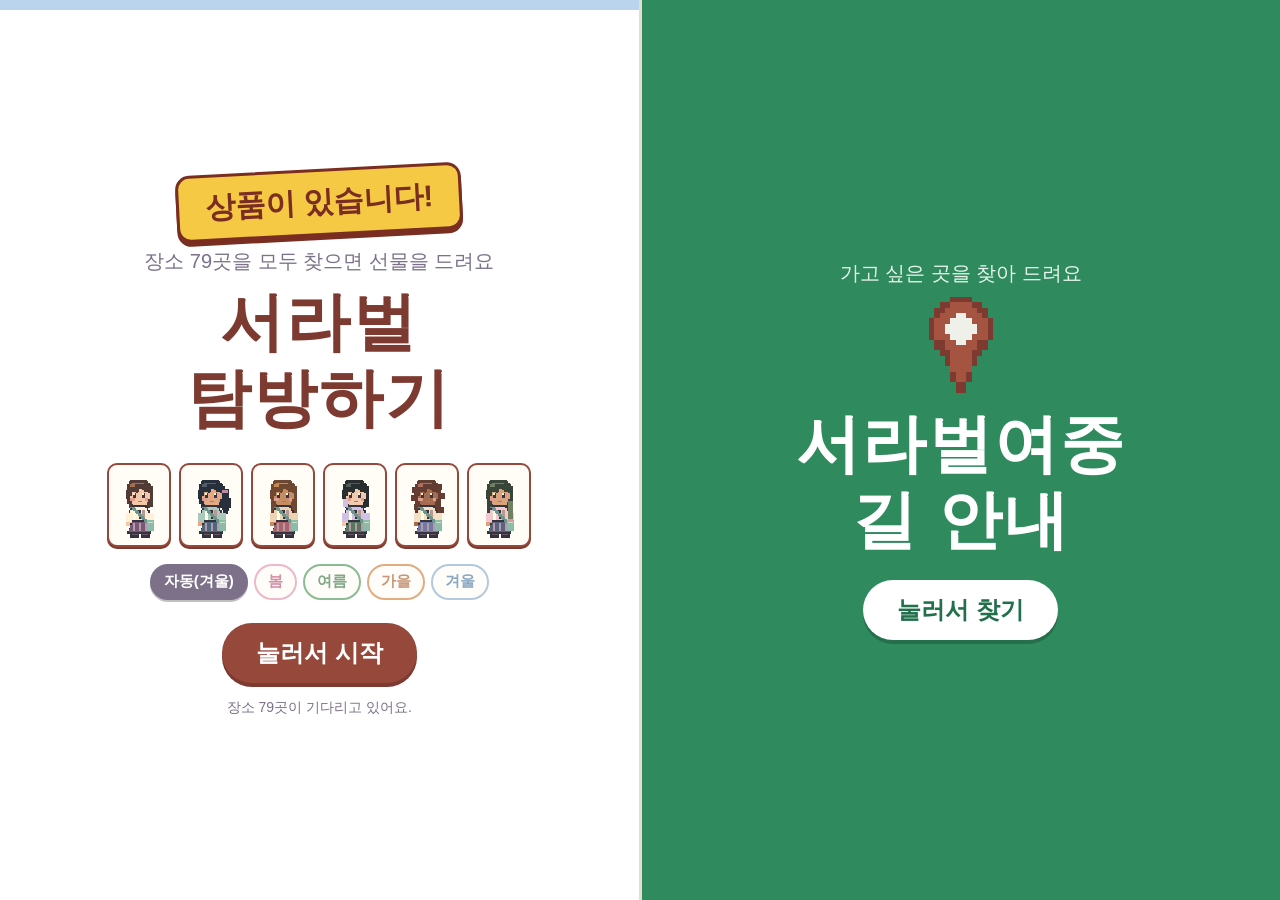
==== commit 1dd8c7d0: "서라벌 탐방: 봄·여름·가을·겨울 그림(잔디·운동장·나무·건물), 교정에 꽃잎·햇살·낙엽·눈, 처음 화면/메뉴에서 계절 고르기(자동=오늘 날짜) Co-Authored-By: Cla" ====
--- a/components/explore/index.html
+++ b/components/explore/index.html
@@ -42,6 +42,7 @@
         <small>장소 79곳을 모두 찾으면 선물을 드려요</small>
         <h1>서라벌<br>탐방하기</h1>
         <div id="avatars" class="avatars" role="radiogroup" aria-label="캐릭터 고르기"></div>
+        <div id="seasons" class="seasons" role="radiogroup" aria-label="계절 고르기"></div>
         <button id="btnStart" class="go go-play" type="button">눌러서 시작</button>
         <p class="note" id="titleNote"></p>
       </div>
@@ -62,6 +63,7 @@
     <header class="map-head">
       <h2 id="mapTitle">학교 전체 지도</h2>
       <div class="tabs" id="mapTabs" role="tablist"></div>
+      <button id="mapLang" class="lang" type="button" aria-label="Switch to English"><span class="on">한국어</span> / <span>English</span></button>
       <button id="mapClose" class="close" type="button">닫기</button>
     </header>
     <div class="map-body">
@@ -70,8 +72,8 @@
         <input id="mapSearch" type="search" placeholder="장소 찾기 (예: 위클래스, 도서관)" autocomplete="off" aria-label="장소 검색">
         <div id="mapResults" class="results"></div>
         <div id="mapInfo" class="info"><p class="muted">지도에서 장소를 누르거나 검색해 보세요.</p></div>
-        <label class="route-toggle"><input type="checkbox" id="routeToggle"> 현관에서 가는 길 보기</label>
-        <label class="route-toggle"><input type="checkbox" id="evToggle"> 엘리베이터로 가기</label>
+        <label class="route-toggle"><input type="checkbox" id="routeToggle"> <span id="routeLabel">현관에서 가는 길 보기</span></label>
+        <label class="route-toggle"><input type="checkbox" id="evToggle"> <span id="evLabel">엘리베이터로 가기</span></label>
         <ol id="routeSteps" class="steps"></ol>
         <div id="mapLegend" class="legend"></div>
         <div id="mapNumbers" class="numbers"></div>
--- a/components/explore/style.css
+++ b/components/explore/style.css
@@ -34,9 +34,9 @@
 .mission b{color:var(--brick)}
 .mission .done{color:var(--hedge);text-decoration:line-through}
 #mini{position:absolute;right:10px;top:70px;width:144px;height:144px;border:3px solid var(--paper);border-radius:12px;box-shadow:var(--shadow);background:#536254}
-.pad{position:absolute;left:14px;bottom:14px;width:168px;height:168px;touch-action:none;-ms-touch-action:none}
-.pad button{position:absolute;width:54px;height:54px;font-size:22px;opacity:.88;padding:0}
-.pad [data-dir=up]{left:57px;top:0}.pad [data-dir=left]{left:0;top:57px}.pad [data-dir=right]{left:114px;top:57px}.pad [data-dir=down]{left:57px;top:114px}
+.pad{position:absolute;left:14px;bottom:14px;width:168px;height:168px;display:grid;grid-template:repeat(3,1fr)/repeat(3,1fr);gap:4px;touch-action:none}
+.pad button{font-size:22px;opacity:.88;padding:0}
+.pad [data-dir=up]{grid-area:1/2}.pad [data-dir=left]{grid-area:2/1}.pad [data-dir=right]{grid-area:2/3}.pad [data-dir=down]{grid-area:3/2}
 .act{position:absolute;right:18px;bottom:24px;width:120px;height:120px;border-radius:60px;font-size:20px;background:var(--brick);color:#fff}
 .toast{position:absolute;left:50%;bottom:28px;transform:translateX(-50%);background:rgba(70,60,82,0.9);color:#fff;padding:8px 16px;border-radius:20px;opacity:0;transition:opacity .25s;pointer-events:none;max-width:80%;text-align:center}
 .toast.show{opacity:1}
@@ -77,6 +77,20 @@
 .avatars canvas{width:48px;height:72px;display:block;margin:0 auto}
 @media (max-width:760px){.half h1,.half .h1{font-size:40px}.half small{font-size:16px}.go{font-size:19px;padding:12px 24px}.avatars button{width:48px;height:64px}.avatars canvas{width:36px;height:54px}}
 .note{color:var(--muted);font-size:14px;min-height:1em}
+/* 계절 고르기 (자동 / 봄 / 여름 / 가을 / 겨울) */
+.seasons{display:-webkit-box;display:-webkit-flex;display:flex;-webkit-justify-content:center;justify-content:center;-webkit-flex-wrap:wrap;flex-wrap:wrap;margin:-12px 0 20px}
+.seasons button{min-height:36px;padding:4px 12px;margin:3px;font-size:15px;border-radius:18px;border-width:2px;box-shadow:none;opacity:.6}
+.seasons button.on{opacity:1;box-shadow:0 2px 0 rgba(0,0,0,.25)}
+.ss-auto{border-color:#7c7189;color:#5a5068}.ss-auto.on{background:#7c7189;color:#fff}
+.ss-spring{border-color:#e48aa8;color:#b8476e}.ss-spring.on{background:#f3a9c0;color:#7a2346}
+.ss-summer{border-color:#3f8f4a;color:#2d6e37}.ss-summer.on{background:#3f8f4a;color:#fff}
+.ss-autumn{border-color:#d0762e;color:#a4521c}.ss-autumn.on{background:#e08a2c;color:#fff}
+.ss-winter{border-color:#7fa6c9;color:#3f6f99}.ss-winter.on{background:#cfe2f3;color:#2b5579}
+.half-play.season-spring{box-shadow:inset 0 10px 0 #f3a9c0}
+.half-play.season-summer{box-shadow:inset 0 10px 0 #5fae63}
+.half-play.season-autumn{box-shadow:inset 0 10px 0 #e08a2c}
+.half-play.season-winter{box-shadow:inset 0 10px 0 #b9d4ec}
+@media (max-width:760px){.seasons button{font-size:13px;padding:2px 9px;min-height:30px}}
 
 /* map view */
 .mapview{position:absolute;top:0;right:0;bottom:0;left:0;background:var(--cream);display:flex;flex-direction:column;z-index:20}
@@ -130,3 +144,7 @@
 .book-grid span{padding:4px 8px;border-radius:8px;border:1px solid rgba(0,0,0,0.13);font-size:14px}
 .book-grid span.locked{background:#eee8de;color:#9c94a6}
 .result-title{font-size:26px;color:var(--brick);font-weight:800}
+.lang{margin-left:auto;white-space:nowrap}
+.lang span{opacity:.45}
+.lang span.on{opacity:1;font-weight:800;color:var(--brick-d)}
+.lang+.close{margin-left:8px}
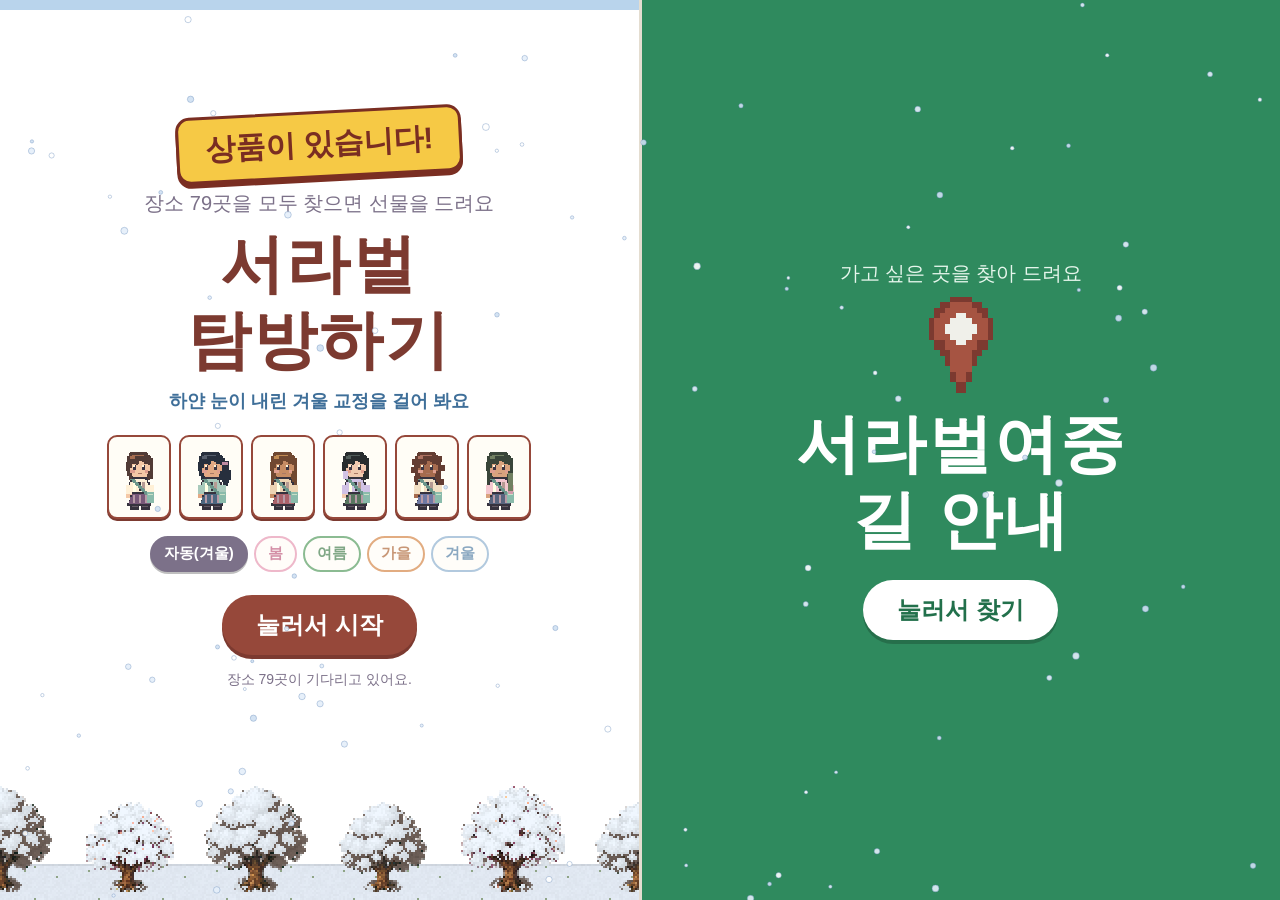
==== commit a3ca2449: "처음 화면에도 계절: 계절 한 줄, 아래쪽 계절 나무·잔디 풍경, 화면 위로 꽃잎·햇살·낙엽·눈 Co-Authored-By: Claude Opus 5.5 <noreply@anthr" ====
--- a/components/explore/index.html
+++ b/components/explore/index.html
@@ -41,11 +41,13 @@
         <div class="prize-badge">상품이 있습니다!</div>
         <small>장소 79곳을 모두 찾으면 선물을 드려요</small>
         <h1>서라벌<br>탐방하기</h1>
+        <p id="seasonLine" class="season-line"></p>
         <div id="avatars" class="avatars" role="radiogroup" aria-label="캐릭터 고르기"></div>
         <div id="seasons" class="seasons" role="radiogroup" aria-label="계절 고르기"></div>
         <button id="btnStart" class="go go-play" type="button">눌러서 시작</button>
         <p class="note" id="titleNote"></p>
       </div>
+      <canvas id="titleScene" class="title-scene" aria-hidden="true"></canvas>
     </div>
     <!-- 오른쪽 절반: 길 안내 -->
     <button id="btnTitleMap" class="half half-guide" type="button" aria-label="서라벌여중 길 안내">
@@ -56,6 +58,7 @@
         <span class="go go-guide">눌러서 찾기</span>
       </span>
     </button>
+    <canvas id="titleFx" class="title-fx" aria-hidden="true"></canvas>
   </section>
 
   <!-- 학교 전체 지도 -->
@@ -94,6 +97,7 @@
 <script src="js/prize.js"></script>
 <script src="js/engine.js"></script>
 <script src="js/mapview.js"></script>
+<script src="js/titlefx.js"></script>
 <script src="js/game.js"></script>
 <script src="js/main.js"></script>
 </body>
--- a/components/explore/style.css
+++ b/components/explore/style.css
@@ -148,3 +148,10 @@
 .lang span{opacity:.45}
 .lang span.on{opacity:1;font-weight:800;color:var(--brick-d)}
 .lang+.close{margin-left:8px}
+/* 처음 화면의 계절: 날리는 꽃잎·낙엽·눈(화면 전체, 누름은 통과), 왼쪽 아래 교정 풍경, 계절 한 줄 */
+.title-fx{position:absolute;top:0;left:0;width:100%;height:100%;pointer-events:none;z-index:3}
+.title-scene{position:absolute;left:0;bottom:0;width:100%;height:120px;image-rendering:pixelated;pointer-events:none}
+.half-play .half-in{position:relative;z-index:1;padding-bottom:110px}
+.season-line{margin:-12px 0 18px;font-size:18px;font-weight:700}
+.sl-spring{color:#c0507a}.sl-summer{color:#2d7a3a}.sl-autumn{color:#b85a1c}.sl-winter{color:#3f6f99}
+@media (max-height:640px){.title-scene{height:72px}.half-play .half-in{padding-bottom:60px}.season-line{font-size:15px;margin:-14px 0 10px}}
